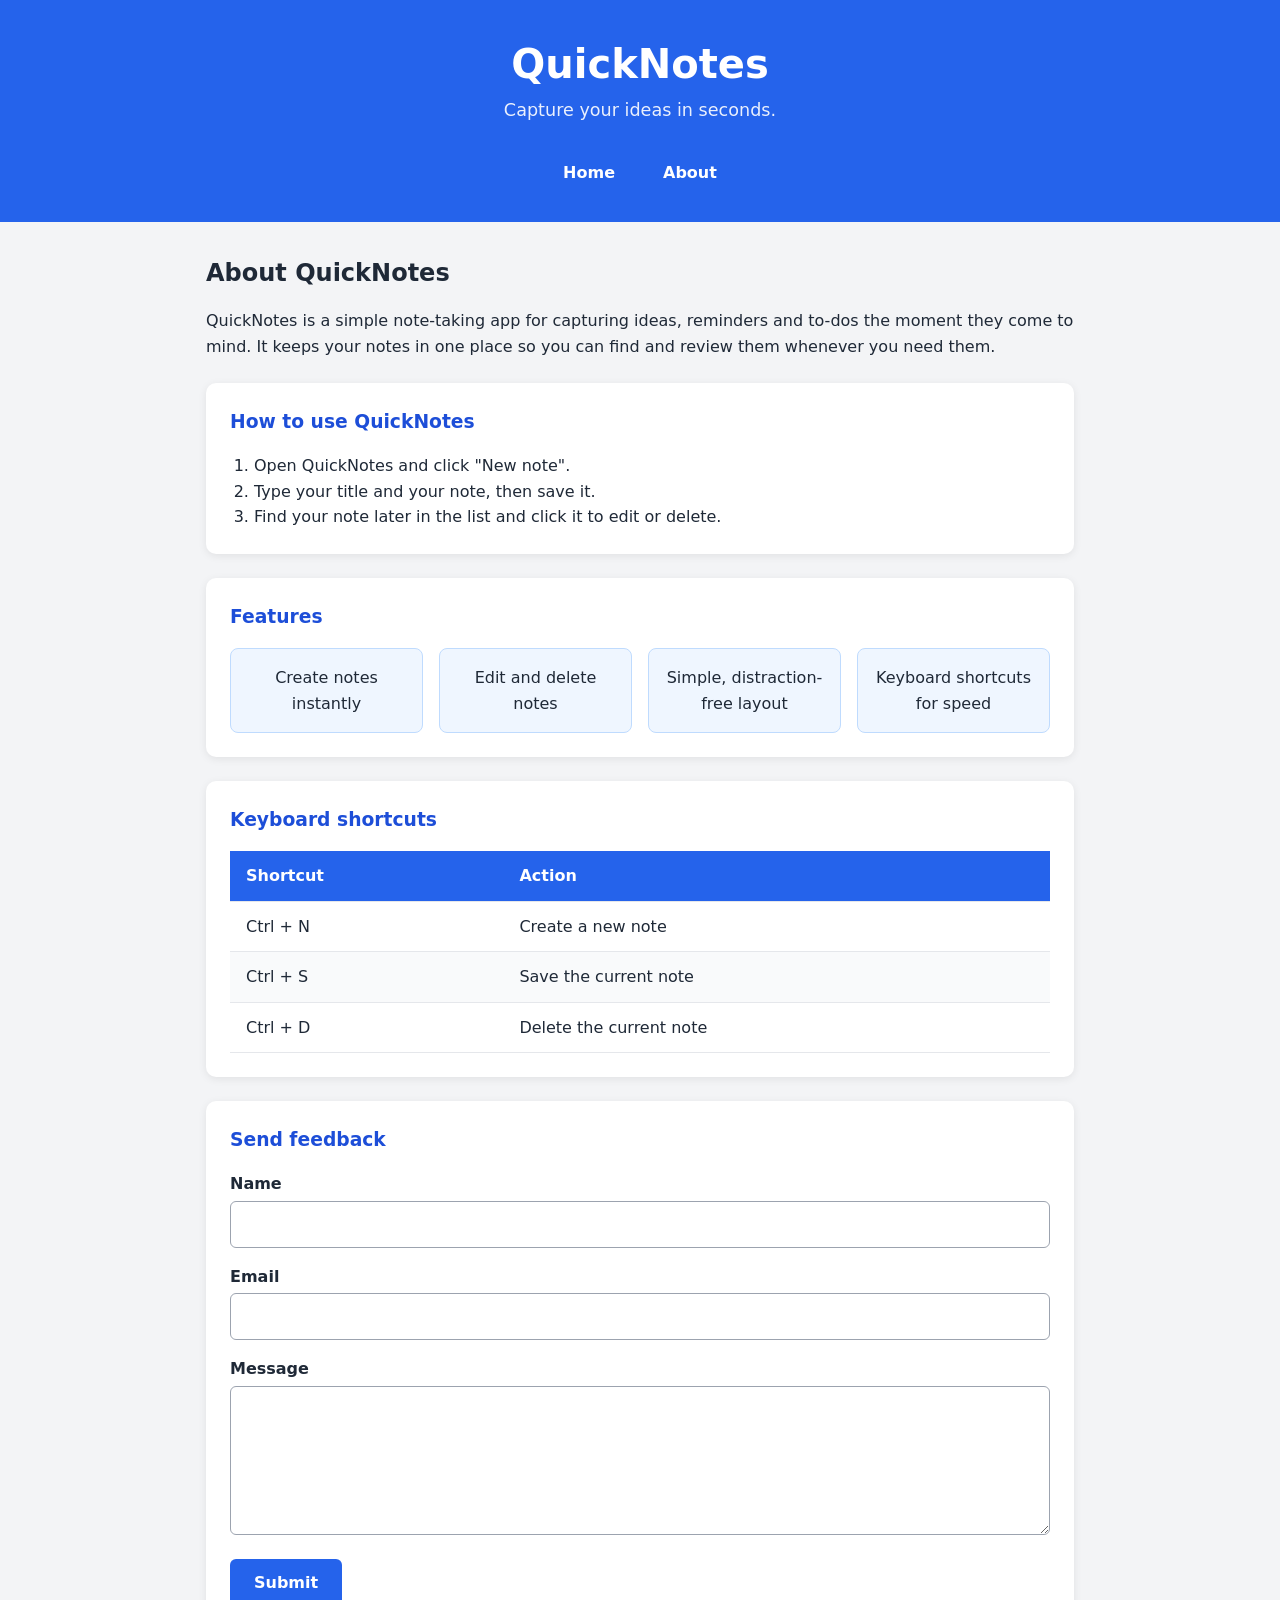
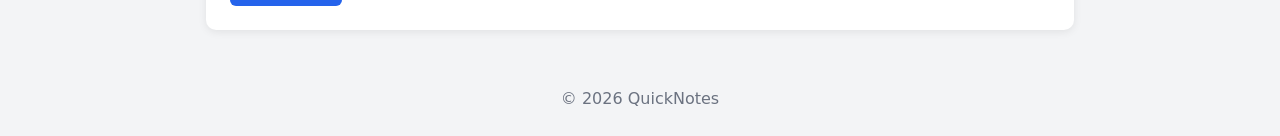
==== day2/about.html @ 04692f6c "Day 2 assignment" ====
<!DOCTYPE html>
<html lang="en">
<head>
  <meta charset="UTF-8">
  <meta name="viewport" content="width=device-width, initial-scale=1.0">
  <title>About QuickNotes</title>
  <link rel="stylesheet" href="style.css">
</head>
<body>
  <header>
    <h1>QuickNotes</h1>
    <p>Capture your ideas in seconds.</p>
    <nav>
      <a href="index.html">Home</a>
      <a href="about.html">About</a>
    </nav>
  </header>

  <main>
    <h2>About QuickNotes</h2>
    <p>QuickNotes is a simple note-taking app for capturing ideas, reminders and to-dos the moment they come to mind. It keeps your notes in one place so you can find and review them whenever you need them.</p>

    <section>
      <h3>How to use QuickNotes</h3>
      <ol>
        <li>Open QuickNotes and click "New note".</li>
        <li>Type your title and your note, then save it.</li>
        <li>Find your note later in the list and click it to edit or delete.</li>
      </ol>
    </section>

    <section>
      <h3>Features</h3>
      <ul>
        <li>Create notes instantly</li>
        <li>Edit and delete notes</li>
        <li>Simple, distraction-free layout</li>
        <li>Keyboard shortcuts for speed</li>
      </ul>
    </section>

    <section>
      <h3>Keyboard shortcuts</h3>
      <table>
        <thead>
          <tr>
            <th>Shortcut</th>
            <th>Action</th>
          </tr>
        </thead>
        <tbody>
          <tr>
            <td>Ctrl + N</td>
            <td>Create a new note</td>
          </tr>
          <tr>
            <td>Ctrl + S</td>
            <td>Save the current note</td>
          </tr>
          <tr>
            <td>Ctrl + D</td>
            <td>Delete the current note</td>
          </tr>
        </tbody>
      </table>
    </section>

    <section>
      <h3>Send feedback</h3>
      <form action="#" method="post">
        <p>
          <label for="name">Name</label>
          <input type="text" id="name" name="name" required>
        </p>
        <p>
          <label for="email">Email</label>
          <input type="email" id="email" name="email" required>
        </p>
        <p>
          <label for="message">Message</label>
          <textarea id="message" name="message" rows="5" cols="40" required></textarea>
        </p>
        <button type="submit">Submit</button>
      </form>
    </section>
  </main>

  <footer>
    <p>&copy; 2026 QuickNotes</p>
  </footer>
</body>
</html>
---- day2/style.css ----
/* Reset and base */
*,
*::before,
*::after {
  box-sizing: border-box;
  margin: 0;
  padding: 0;
}

body {
  font-family: system-ui, -apple-system, "Segoe UI", Roboto, Arial, sans-serif;
  line-height: 1.6;
  color: #1f2937;
  background-color: #f3f4f6;
}

/* Header */
header {
  background-color: #2563eb;
  color: #ffffff;
  text-align: center;
  padding: 2rem 1rem 1rem;
}

header h1 {
  font-size: 2.5rem;
}

header p {
  font-size: 1.1rem;
  opacity: 0.9;
  margin-bottom: 1rem;
}

/* Navigation */
nav {
  display: flex;
  justify-content: center;
  gap: 1rem;
  padding: 0.75rem 0;
}

nav a {
  color: #ffffff;
  text-decoration: none;
  font-weight: 600;
  padding: 0.5rem 1rem;
  border-radius: 6px;
  transition: background-color 0.3s ease, transform 0.3s ease;
}

nav a:hover,
nav a:focus {
  background-color: rgba(255, 255, 255, 0.25);
  transform: translateY(-2px);
}

/* Main and sections */
main {
  max-width: 900px;
  margin: 2rem auto;
  padding: 0 1rem;
}

main > h2 {
  margin-bottom: 1rem;
}

main > p {
  margin-bottom: 1.5rem;
}

section {
  background-color: #ffffff;
  border-radius: 10px;
  padding: 1.5rem;
  margin-bottom: 1.5rem;
  box-shadow: 0 2px 8px rgba(0, 0, 0, 0.08);
}

section h3 {
  margin-bottom: 1rem;
  color: #1d4ed8;
}

ol {
  padding-left: 1.5rem;
}

/* Features as a grid of cards */
section ul {
  list-style: none;
  display: grid;
  grid-template-columns: repeat(auto-fit, minmax(180px, 1fr));
  gap: 1rem;
}

section ul li {
  background-color: #eff6ff;
  border: 1px solid #bfdbfe;
  border-radius: 8px;
  padding: 1rem;
  text-align: center;
}

/* Table */
table {
  width: 100%;
  border-collapse: collapse;
}

th,
td {
  padding: 0.75rem 1rem;
  text-align: left;
  border-bottom: 1px solid #e5e7eb;
}

th {
  background-color: #2563eb;
  color: #ffffff;
}

tbody tr:nth-child(even) {
  background-color: #f9fafb;
}

/* Form */
form p {
  margin-bottom: 1rem;
}

label {
  display: block;
  font-weight: 600;
  margin-bottom: 0.25rem;
}

input[type="text"],
input[type="email"],
textarea {
  width: 100%;
  padding: 0.6rem 0.75rem;
  font: inherit;
  border: 1px solid #9ca3af;
  border-radius: 6px;
}

input[type="text"]:focus,
input[type="email"]:focus,
textarea:focus {
  outline: 2px solid #2563eb;
  border-color: #2563eb;
}

button {
  background-color: #2563eb;
  color: #ffffff;
  font: inherit;
  font-weight: 600;
  padding: 0.7rem 1.5rem;
  border: none;
  border-radius: 6px;
  cursor: pointer;
  transition: background-color 0.3s ease, transform 0.3s ease;
}

button:hover,
button:focus {
  background-color: #1d4ed8;
  transform: translateY(-2px);
}

/* Footer */
footer {
  text-align: center;
  padding: 1.5rem 1rem;
  color: #6b7280;
}

/* Small screens */
@media (max-width: 600px) {
  header {
    padding: 1rem 0.75rem 0.5rem;
  }

  header h1 {
    font-size: 1.6rem;
  }

  header p {
    font-size: 0.95rem;
  }

  nav a {
    padding: 0.4rem 0.75rem;
  }

  section {
    padding: 1rem;
  }
}
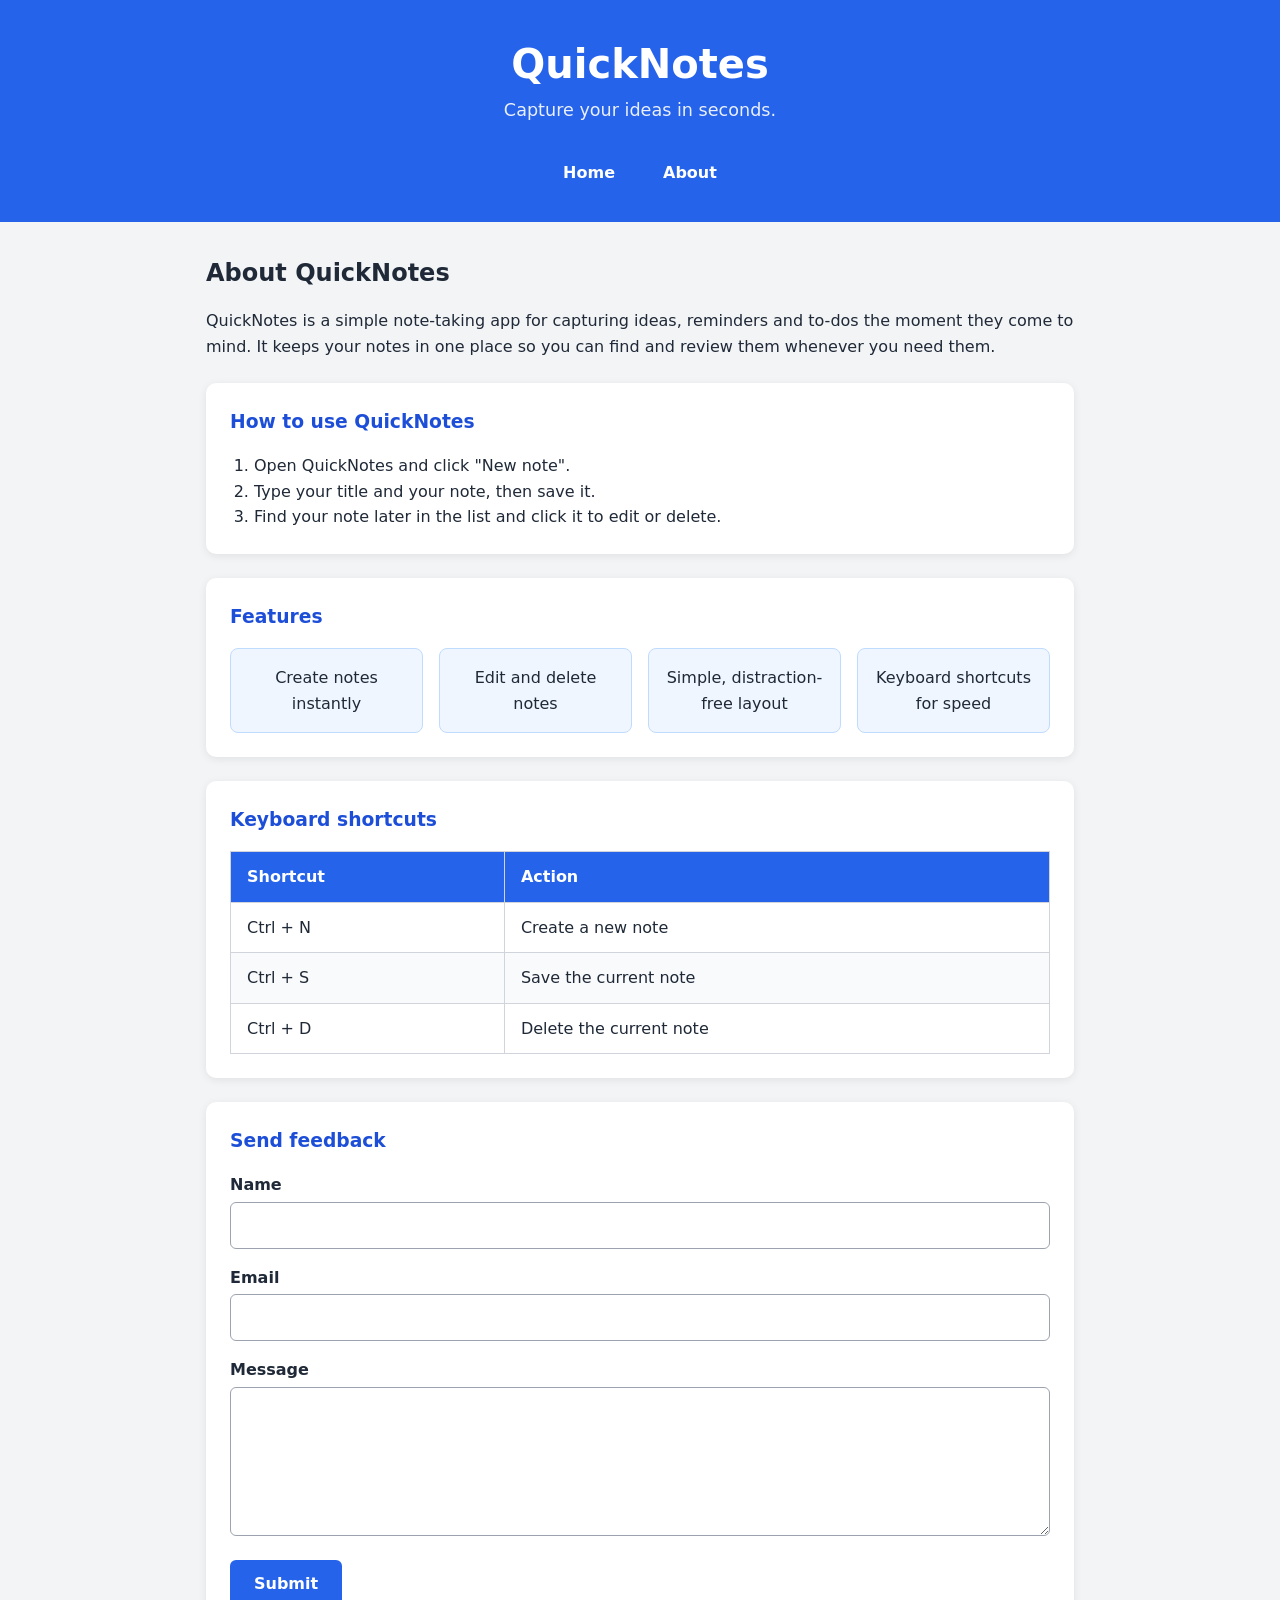
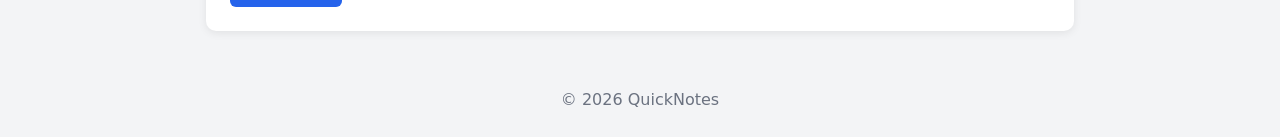
==== commit 29f999c4: "Day 2 assignment" ====
--- a/day2/about.html
+++ b/day2/about.html
@@ -31,7 +31,7 @@
 
     <section>
       <h3>Features</h3>
-      <ul>
+      <ul class="features">
         <li>Create notes instantly</li>
         <li>Edit and delete notes</li>
         <li>Simple, distraction-free layout</li>
--- a/day2/style.css
+++ b/day2/style.css
@@ -36,7 +36,7 @@
 nav {
   display: flex;
   justify-content: center;
-  gap: 1rem;
+  gap: 16px;
   padding: 0.75rem 0;
 }
 
@@ -88,14 +88,14 @@
 }
 
 /* Features as a grid of cards */
-section ul {
+.features {
   list-style: none;
   display: grid;
   grid-template-columns: repeat(auto-fit, minmax(180px, 1fr));
   gap: 1rem;
 }
 
-section ul li {
+.features li {
   background-color: #eff6ff;
   border: 1px solid #bfdbfe;
   border-radius: 8px;
@@ -113,7 +113,7 @@
 td {
   padding: 0.75rem 1rem;
   text-align: left;
-  border-bottom: 1px solid #e5e7eb;
+  border: 1px solid #d1d5db;
 }
 
 th {
